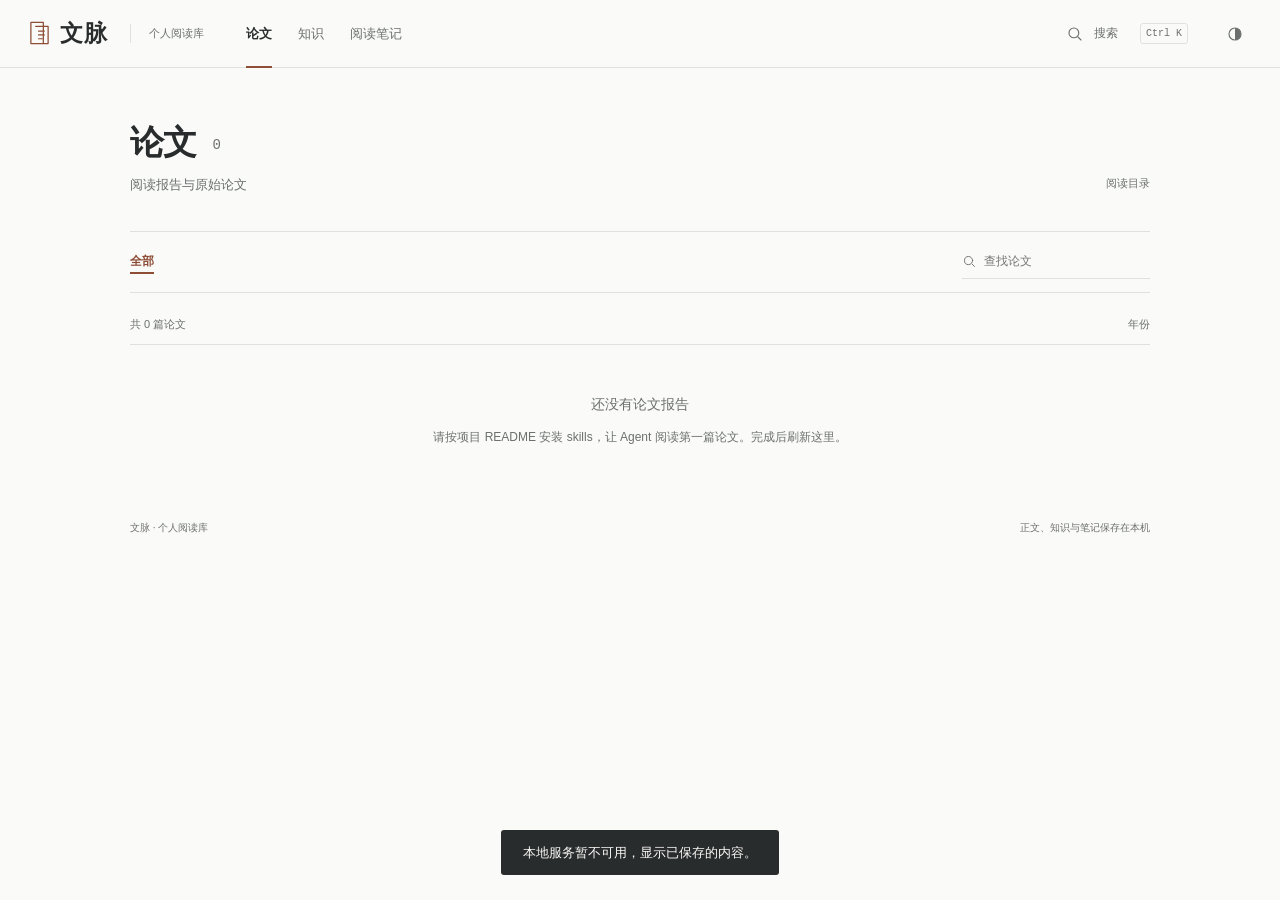
==== web/index.html @ df5721c2 "feat: prepare PaperThread for public release Package the local reading website and two agent skills " ====
<!doctype html>
<html lang="zh-CN">
<head>
  <meta charset="utf-8"><meta name="viewport" content="width=device-width, initial-scale=1">
  <meta name="color-scheme" content="light dark"><title>文脉 · PaperThread</title>
  <link rel="icon" href="favicon.svg" type="image/svg+xml">
  <link rel="stylesheet" href="vendor/katex/katex.min.css"><link rel="stylesheet" href="style.css?v=7"><link rel="stylesheet" href="reading.css?v=3">
  <script defer src="vendor/katex/katex.min.js"></script><script defer src="vendor/katex/contrib/auto-render.min.js"></script>
  <script defer src="bundle.js"></script><script defer src="interactions.js?v=6"></script><script defer src="app.js?v=8"></script>
</head>
<body>
<a class="skip" href="#main">跳到正文</a>
<header class="topbar"><a class="brand" href="#/library" aria-label="文脉，回到论文库"><svg class="brand-symbol" viewBox="0 0 24 28" aria-hidden="true"><path d="M3 3h13v22H3zM8 7h13v18H8"/><path d="M11 12h6M11 16h6M11 20h4"/></svg><span>文脉</span></a><span class="brand-caption">个人阅读库</span>
  <nav aria-label="主导航"><a href="#/library" id="nav-library">论文</a><a href="#/knowledge" id="nav-knowledge">知识</a><a href="#/notes" id="nav-notes">阅读笔记</a></nav>
  <button class="search-launch" id="search-launch" aria-label="搜索论文与知识"><svg viewBox="0 0 24 24" aria-hidden="true"><circle cx="10.5" cy="10.5" r="6.5"/><path d="m16 16 4 4"/></svg><span>搜索</span><kbd>⌘ K</kbd></button>
  <button class="icon-button" id="theme" aria-label="切换明暗主题" title="切换明暗主题"><svg viewBox="0 0 24 24" aria-hidden="true"><circle cx="12" cy="12" r="8"/><path d="M12 4a8 8 0 0 1 0 16Z" fill="currentColor" stroke="none"/></svg></button>
</header>
<main id="main" tabindex="-1"><div class="loading">正在打开书架…</div></main>
<div class="drawer-backdrop" id="drawer-backdrop" hidden></div>
<aside id="drawer" class="drawer" role="dialog" aria-modal="true" aria-label="知识介绍" hidden><header class="drawer-top"><button id="drawer-back" class="text-button" hidden>← 上一知识</button><span>随文知识</span><button id="drawer-close" class="icon-button" aria-label="关闭知识侧栏">✕</button></header><div id="drawer-body"></div></aside>
<dialog id="search-dialog"><form method="dialog" class="search-head"><label class="sr-only" for="search-input">搜索名称、别名或关键词</label><input id="search-input" placeholder="输入名称、别名或关键词…" autocomplete="off"><button aria-label="关闭搜索">Esc</button></form><div class="search-options"><label for="search-kind">搜索范围</label><select id="search-kind"><option value="">全部内容</option><option value="concept">知识介绍</option><option value="report">论文报告</option></select></div><div id="search-results"><p class="empty">可以搜索中文名、英文名、别名或关键词。</p></div></dialog>
<div id="toast" role="status" hidden></div>
</body></html>
---- web/style.css ----
/* The reading interface uses a quiet index, not a wall of cards. */
:root {
  --bg: #fafaf8;
  --paper: #ffffff;
  --ink: #292c2c;
  --muted: #6b706f;
  --line: #e0e2dd;
  --accent: #8d4d36;
  --soft: #f1f2ee;
  --warm: #8d4d36;
  --shadow: 0 12px 45px #25292215;
  --mono: 'SFMono-Regular', Consolas, 'Liberation Mono', monospace;
  --sans: -apple-system, BlinkMacSystemFont, 'PingFang SC', 'Microsoft Yahei', sans-serif;
}
body.dark {
  --bg: #1d2021;
  --paper: #242728;
  --ink: #e2e5e2;
  --muted: #adb3b0;
  --line: #3d4241;
  --accent: #e0a28b;
  --soft: #2b302f;
  --warm: #e0a28b;
  --shadow: 0 12px 45px #0004;
}
* { box-sizing: border-box; }
html { scroll-behavior: auto; scroll-padding-top: 96px; }
body { margin: 0; background: var(--bg); color: var(--ink); font: 15px/1.65 var(--sans); -webkit-font-smoothing: antialiased; }
a { color: var(--accent); text-decoration: none; }
button, input, textarea, select { font: inherit; color: inherit; }
button { cursor: pointer; background: transparent; border: 1px solid var(--line); border-radius: 3px; padding: 7px 13px; }
button:hover { background: var(--soft); }
button:focus-visible, a:focus-visible, input:focus-visible, textarea:focus-visible, select:focus-visible, summary:focus-visible { outline: 2px solid var(--accent); outline-offset: 3px; }
input, textarea, select { background: var(--paper); border: 1px solid var(--line); border-radius: 3px; padding: 10px 12px; }
textarea { width: 100%; min-height: 140px; resize: vertical; line-height: 1.8; }
button:disabled { opacity: .5; cursor: wait; }
[hidden] { display: none !important; }
svg { fill: none; stroke: currentColor; stroke-width: 1.5; stroke-linecap: round; stroke-linejoin: round; }
::selection { background: #dedfd4; color: #202524; }
body.dark ::selection { background: #4a5b56; color: #fff; }
.topbar { height: 68px; padding: 0 max(28px, calc((100vw - 1280px)/2)); display: flex; align-items: center; gap: 22px; position: sticky; top: 0; z-index: 30; background: var(--bg); border-bottom: 1px solid var(--line); }
.brand { display: flex; align-items: center; gap: 9px; color: var(--ink); font: 600 23px/1.3 'Songti SC', 'Noto Serif CJK SC', serif; letter-spacing: 1px; white-space: nowrap; }
.brand-symbol { width: 23px; height: 28px; color: var(--accent); stroke-width: 1.3; }
.brand-caption { font-size: 11px; color: var(--muted); padding-left: 18px; border-left: 1px solid var(--line); white-space: nowrap; }
.topbar nav { display: flex; align-self: stretch; align-items: stretch; gap: 26px; margin-left: 20px; }
.topbar nav a { display: flex; align-items: center; position: relative; color: var(--muted); font-size: 13px; white-space: nowrap; }
.topbar nav a.active { color: var(--ink); font-weight: 600; }
.topbar nav a.active::after { content: ''; height: 2px; background: var(--accent); position: absolute; bottom: -1px; left: 0; right: 0; }
.search-launch { margin-left: auto; display: flex; gap: 10px; align-items: center; border: 0; color: var(--muted); font-size: 12px; padding: 7px 8px; }
.search-launch svg, .icon-button svg { width: 18px; height: 18px; }
.search-launch kbd { font: 10px/1.5 var(--mono); border: 1px solid var(--line); padding: 2px 5px; border-radius: 3px; margin-left: 12px; }
.icon-button { display: flex; align-items: center; justify-content: center; width: 34px; height: 34px; padding: 6px; border: 0; color: var(--muted); font-size: 20px; flex-shrink: 0; }
.skip { position: absolute; left: 10px; top: -100px; z-index: 100; }
.skip:focus { top: 10px; background: var(--paper); padding: 10px; }
.shelf { max-width: 1100px; margin: auto; padding: 52px 40px 75px; }
.shelf-head { display: flex; justify-content: space-between; align-items: flex-end; gap: 24px; margin-bottom: 35px; }
.shelf h1 { font-size: 34px; line-height: 1.3; font-weight: 600; letter-spacing: -.7px; margin: 0 0 10px; }
.collection-count { font: 14px/1 var(--mono); color: var(--muted); margin-left: 16px; vertical-align: middle; letter-spacing: 0; }
.intro { color: var(--muted); margin: 0; font-size: 13px; }
.shelf-index { color: var(--muted); font-size: 11px; padding-bottom: 3px; }
.filterbar { display: flex; gap: 20px; flex-wrap: wrap; align-items: center; padding: 13px 0; border-top: 1px solid var(--line); border-bottom: 1px solid var(--line); }
.domain-filters { display: flex; flex-wrap: wrap; align-items: center; gap: 5px 17px; flex: 1 1 400px; }
.domain-filters button { padding: 5px 0; font-size: 12px; border: 0; border-radius: 0; color: var(--muted); }
.domain-filters button:hover { background: transparent; color: var(--ink); }
.domain-filters button.active { color: var(--accent); font-weight: 600; text-decoration: underline; text-underline-offset: 7px; text-decoration-thickness: 1.5px; }
.shelf-search { display: flex; align-items: center; gap: 7px; color: var(--muted); width: 188px; border-bottom: 1px solid var(--line); }
.shelf-search svg { width: 15px; height: 15px; flex-shrink: 0; }
.shelf-search input { min-width: 0; width: 100%; padding: 7px 0; border: 0; background: transparent; border-radius: 0; font-size: 12px; }
.collection-caption { display: flex; justify-content: space-between; margin: 22px 0 0; padding-bottom: 10px; font-size: 11px; color: var(--muted); border-bottom: 1px solid var(--line); }
.paper-row { display: grid; grid-template-columns: 44px minmax(0,1fr) 56px; gap: 20px; padding: 27px 0; color: var(--ink); border-bottom: 1px solid var(--line); }
.paper-row:hover { background: var(--soft); }
.row-number { font: 13px/2 var(--mono); color: var(--muted); padding-top: 2px; }
.paper-row h2 { font-size: 20px; font-weight: 600; line-height: 1.6; margin: 0 0 8px; letter-spacing: -.2px; }
.paper-row:hover h2 { text-decoration: underline; text-decoration-thickness: 1px; text-underline-offset: 5px; }
.paper-row .description { font-size: 13px; line-height: 1.85; color: var(--muted); margin: 0; max-width: 750px; display: -webkit-box; -webkit-line-clamp: 2; -webkit-box-orient: vertical; overflow: hidden; }
.row-meta { display: flex; gap: 0; flex-wrap: wrap; margin-top: 12px; font-size: 11px; color: var(--muted); }
.row-meta > span + span::before { content: '·'; display: inline-block; margin: 0 9px; color: var(--muted); }
.reader-mark { color: var(--accent); }
.row-end { display: flex; flex-direction: column; align-items: flex-end; justify-content: space-between; gap: 18px; padding: 3px 0; font: 12px/1.8 var(--mono); color: var(--muted); }
.row-arrow { font: 20px/1 var(--sans); color: var(--accent); }
.knowledge-group { display: grid; grid-template-columns: 130px minmax(0,1fr); gap: 32px; padding: 27px 0 10px; border-bottom: 1px solid var(--line); }
.knowledge-group > header { padding-top: 3px; }
.knowledge-group > header h2 { font-size: 13px; font-weight: 600; margin: 0 0 7px; }
.knowledge-group > header > span { font: 11px var(--mono); color: var(--muted); }
.concept-entries { display: grid; grid-template-columns: repeat(2,minmax(0,1fr)); gap: 0 34px; }
.concept-entry { display: block; color: var(--ink); min-width: 0; padding: 0 0 24px; }
.concept-entry:only-child { grid-column: 1 / -1; max-width: 720px; }
.concept-entry h3 { font-size: 16px; font-weight: 600; line-height: 1.6; margin: 0 0 8px; }
.concept-entry h3 > span { color: var(--accent); font-size: 14px; margin-left: 7px; }
.concept-entry:hover h3 { text-decoration: underline; text-underline-offset: 4px; text-decoration-thickness: 1px; }
.concept-entry p { font-size: 12px; color: var(--muted); margin: 0; line-height: 1.9; }
.aliases { font-size: 10px; color: var(--muted); margin-top: 11px; overflow-wrap: anywhere; }
.footline { display: flex; justify-content: space-between; gap: 15px; padding-top: 24px; color: var(--muted); font-size: 10px; }
.page-shell { max-width: 1220px; margin: auto; display: grid; grid-template-columns: 204px minmax(0,1fr); gap: 62px; padding: 42px 38px 100px; }
.toc { align-self: start; position: sticky; top: 104px; max-height: calc(100vh - 128px); overflow: auto; scrollbar-width: thin; }
.back-link { display: block; color: var(--muted); font-size: 12px; margin-bottom: 32px; }
.back-link:hover { color: var(--accent); }
.toc-label { display: flex; justify-content: space-between; margin: 0 0 15px; padding: 0 10px 10px 0; border-bottom: 1px solid var(--line); color: var(--muted); font-size: 11px; }
.toc-label > span { color: var(--muted); }
.section-link { display: flex; align-items: baseline; gap: 10px; padding: 9px 12px 9px 0; color: var(--muted); font-size: 12px; line-height: 1.65; }
.toc-number { flex-shrink: 0; color: var(--muted); font: 10px var(--mono); }
.section-link.active { color: var(--accent); }
.section-link.active .toc-number { color: var(--accent); }
.section-link:hover { color: var(--ink); }
.article { min-width: 0; max-width: 760px; }
.article-head { border-bottom: 1px solid var(--line); padding-bottom: 26px; margin-bottom: 43px; }
.eyebrow { color: var(--muted); font-size: 11px; font-weight: 500; }
.eyebrow-separator { color: var(--line); margin: 0 12px; }
.article h1 { font-size: 32px; font-weight: 600; line-height: 1.5; letter-spacing: -.5px; margin: 15px 0; }
.article .lead { font-size: 15px; line-height: 1.95; margin: 20px 0 24px; }
.paper-title { font-size: 12px; color: var(--muted); line-height: 1.85; margin: 8px 0; }
.meta-row { display: flex; gap: 8px 14px; flex-wrap: wrap; color: var(--muted); font-size: 11px; align-items: baseline; line-height: 1.8; }
.meta-row a { text-decoration: underline; text-underline-offset: 3px; }
.article-controls { display: flex; gap: 12px; margin-top: 22px; align-items: center; flex-wrap: wrap; }
.reading-state { display: flex; gap: 2px; align-items: center; }
.controls-label { color: var(--muted); font-size: 11px; margin-right: 8px; }
.article-controls button { font-size: 11px; padding: 5px 10px; }
.reading-state button { border-color: transparent; color: var(--muted); }
.article-controls button.selected { background: var(--soft); color: var(--ink); border-color: var(--line); }
.article-controls .print-button { margin-left: auto; border-color: transparent; color: var(--muted); }
.mobile-reading-nav { display: none; }
.prose { font-size: 16px; line-height: 1.95; overflow-wrap: anywhere; }
.prose section { margin-bottom: 48px; scroll-margin-top: 0; }
.section-number { display: block; font: 11px/1.5 var(--mono); color: var(--muted); margin-bottom: 9px; }
.prose h2 { font-size: 23px; font-weight: 600; line-height: 1.6; margin: 0 0 21px; letter-spacing: -.3px; }
.prose h3 { font-size: 17px; font-weight: 600; margin: 28px 0 12px; }
.prose h4 { font-size: 16px; margin: 22px 0 10px; }
.prose p { margin: 16px 0; }
.prose ul, .prose ol { padding-left: 25px; }
.prose li { margin: 8px 0; padding-left: 2px; }
.prose a[data-concept] { color: var(--heading); text-decoration: underline; text-decoration-color: #9baaa6; text-underline-offset: 4px; text-decoration-thickness: 1px; cursor: pointer; }
.prose a[data-concept]:hover { color: var(--accent); text-decoration-color: var(--accent); }
.prose a[data-concept]::after { content: '↗'; font-size: 10px; vertical-align: super; margin-left: 2px; }
.prose a[data-source] { font: 11px/1.5 var(--sans); margin-left: 5px; color: var(--muted); text-decoration: underline; text-underline-offset: 3px; }
.prose blockquote { margin: 24px 0; padding: 2px 20px; border-left: 2px solid var(--line); font-size: 15px; }
.prose figure { margin: 30px 0; padding: 14px; background: #fff; border: 1px solid var(--line); }
.prose img { display: block; max-width: 100%; height: auto; margin: auto; cursor: zoom-in; }
.prose figcaption { font: 12px/1.75 var(--sans); color: #59605c; border-top: 1px solid #e0e2dd; padding-top: 11px; margin-top: 14px; }
.prose table { width: 100%; border-collapse: collapse; font-size: 13px; line-height: 1.8; margin: 26px 0; display: block; overflow: auto; font-variant-numeric: tabular-nums; }
.prose th, .prose td { padding: 11px 13px; border-bottom: 1px solid var(--line); text-align: left; min-width: 76px; }
.prose th { border-top: 1px solid var(--line); background: var(--soft); font-weight: 500; }
.prose pre { overflow: auto; background: var(--soft); padding: 18px; border-radius: 3px; font: 12px/1.8 var(--mono); }
.prose code { font-family: var(--mono); font-size: .85em; background: var(--soft); padding: 2px 4px; border-radius: 2px; }
.prose details { border-top: 1px solid var(--line); border-bottom: 1px solid var(--line); margin: 24px 0; padding: 12px 0; }
.prose summary { cursor: pointer; font-size: 14px; }
.katex-display { overflow-x: auto; overflow-y: hidden; font-size: .94em; }
.sources { border-top: 1px solid var(--line); padding-top: 23px; margin: 36px 0; font-size: 12px; color: var(--muted); }
.sources h3 { font-size: 14px; font-weight: 600; color: var(--ink); margin: 0 0 15px; }
.sources ol, .sources ul { padding-left: 20px; }
.sources li { margin: 10px 0; overflow-wrap: anywhere; }
.sources a { color: var(--muted); text-decoration: underline; text-underline-offset: 3px; }
.coverage { font-size: 11px; color: var(--muted); line-height: 1.9; }
.notes-area { border-top: 1px solid var(--line); padding-top: 23px; }
.notes-area h2 { font-size: 18px; font-weight: 600; margin: 0 0 8px; }
.notes-area .hint { font-size: 12px; color: var(--muted); margin: 0 0 16px; }
.notes-area button { font-size: 12px; margin-top: 10px; }
.drawer-backdrop { position: fixed; inset: 0; background: #1c252224; z-index: 49; }
.drawer { position: fixed; right: 0; top: 0; bottom: 0; width: min(640px,100vw); background: var(--paper); border-left: 1px solid var(--line); box-shadow: -12px 0 40px #0000000e; z-index: 50; overflow: auto; overscroll-behavior: contain; }
.drawer-top { display: flex; align-items: center; justify-content: space-between; min-height: 68px; padding: 14px 25px; position: sticky; top: 0; background: var(--paper); border-bottom: 1px solid var(--line); z-index: 2; font-size: 11px; color: var(--muted); }
.drawer-top .text-button { font-size: 11px; }
.drawer #drawer-body { padding: 30px 38px 65px; }
.drawer h1 { font-size: 25px; font-weight: 600; line-height: 1.6; margin: 13px 0; }
.drawer .lead { font-size: 14px; line-height: 1.9; }
.drawer .prose { font-size: 15px; line-height: 1.95; padding-top: 25px; }
.drawer .prose h2 { font-size: 20px; }
.drawer .prose section { margin-bottom: 34px; }
.drawer .full-link { display: inline-block; text-decoration: underline; text-underline-offset: 4px; font-size: 12px; margin: 3px 0; }
.version-note { font-size: 12px; background: var(--soft); padding: 11px 14px; margin: 16px 0; }
.related { display: flex; flex-direction: column; gap: 10px; }
.related a { font-size: 12px; line-height: 1.75; }
.alias-form { display: flex; gap: 8px; margin: 15px 0; }
.alias-form input { min-width: 0; flex: 1; font-size: 12px; }
.alias-form button { font-size: 12px; }
.empty, .loading { color: var(--muted); padding: 48px 20px; text-align: center; }
.empty p { font-size: 14px; margin: 0 0 8px; }
.empty span { font-size: 12px; }
.note-card { border-bottom: 1px solid var(--line); padding: 26px 0; }
.note-card h2 { font-size: 18px; margin: 8px 0; }
.note-card h2 a { color: var(--ink); }
.note-card p { white-space: pre-wrap; font-size: 14px; }
.domain-label { font-size: 11px; color: var(--muted); }
.sr-only { position: absolute; width: 1px; height: 1px; overflow: hidden; clip: rect(0,0,0,0); }
dialog { width: min(720px,calc(100vw - 32px)); border: 1px solid var(--line); background: var(--paper); color: var(--ink); border-radius: 5px; padding: 0; box-shadow: var(--shadow); margin-top: 12vh; max-height: 75vh; }
dialog::backdrop { background: #1c25226b; }
.search-head { display: flex; padding: 17px; border-bottom: 1px solid var(--line); gap: 12px; }
.search-head input { flex: 1; border: 0; min-width: 0; font-size: 16px; background: transparent; }
.search-head button { font-size: 11px; padding: 3px 7px; align-self: center; }
.search-options { display: flex; align-items: center; gap: 12px; padding: 10px 24px; font-size: 12px; color: var(--muted); border-bottom: 1px solid var(--line); }
.search-options select { padding: 4px 8px; }
.search-result { display: block; padding: 18px 24px; border-bottom: 1px solid var(--line); color: var(--ink); }
.search-result:hover { background: var(--soft); }
.search-result h3 { margin: 0 0 5px; font-size: 16px; font-weight: 600; }
.search-result p { font-size: 12px; color: var(--muted); margin: 4px 0; }
.search-note { font-size: 11px; color: var(--muted); padding: 12px 24px; }
.text-button { border: 0; color: var(--accent); }
#toast { position: fixed; bottom: 25px; left: 50%; transform: translateX(-50%); background: var(--ink); color: var(--bg); padding: 12px 22px; border-radius: 3px; z-index: 120; font-size: 13px; max-width: 90vw; }
.image-dialog { width: min(1200px,95vw); margin-top: 3vh; max-height: 94vh; padding: 12px; }
.image-dialog img { width: 100%; height: auto; }
.image-dialog button { position: sticky; top: 0; background: var(--paper); float: right; }
@media (max-width: 1100px) {
  .brand-caption { display: none; }
  .page-shell { grid-template-columns: 176px minmax(0,1fr); gap: 36px; padding: 36px 30px 80px; }
  .article h1 { font-size: 29px; }
  .topbar nav { margin-left: 10px; }
}
@media (max-width: 760px) {
  html { scroll-padding-top: 120px; }
  .topbar { height: 60px; padding: 0 20px; gap: 14px; }
  .topbar nav { gap: 20px; margin-left: 8px; }
  .search-launch kbd { display: none; }
  .shelf { padding: 36px 24px 60px; }
  .shelf-head { margin-bottom: 27px; }
  .shelf h1 { font-size: 30px; }
  .filterbar { gap: 9px; }
  .domain-filters { flex-basis: 100%; }
  .shelf-search { width: 100%; border-bottom: 0; }
  .paper-row { grid-template-columns: 28px minmax(0,1fr) 40px; gap: 13px; padding: 23px 0; }
  .paper-row h2 { font-size: 18px; }
  .row-number { font-size: 11px; }
  .row-end { font-size: 11px; }
  .knowledge-group { grid-template-columns: 1fr; gap: 18px; }
  .knowledge-group > header { display: flex; gap: 12px; align-items: baseline; }
  .page-shell { display: block; padding: 23px 27px 65px; }
  .toc { display: none; }
  .article { margin: auto; }
  .mobile-reading-nav { display: flex; justify-content: space-between; align-items: flex-start; gap: 20px; margin: -10px 0 25px; padding: 10px 0; position: sticky; top: 60px; z-index: 3; background: var(--bg); border-bottom: 1px solid var(--line); }
  .mobile-reading-nav .back-link { margin: 0; }
  .mobile-toc { font-size: 12px; }
  .mobile-toc summary { cursor: pointer; list-style: none; color: var(--muted); }
  .mobile-toc summary::-webkit-details-marker { display: none; }
  .mobile-toc summary span { margin-left: 7px; }
  .mobile-toc nav { position: absolute; right: 0; top: 40px; width: min(370px,calc(100vw - 54px)); max-height: 65vh; overflow: auto; background: var(--paper); border: 1px solid var(--line); padding: 12px 20px; box-shadow: var(--shadow); }
  .article h1 { font-size: 27px; }
  .article-head { margin-bottom: 34px; }
  .prose h2 { font-size: 22px; }
  .prose section { margin-bottom: 38px; }
  .drawer #drawer-body { padding: 27px 30px 60px; }
  .drawer-top { min-height: 60px; }
}
@media (max-width: 480px) {
  .topbar { padding: 0 16px; gap: 8px; }
  .brand { font-size: 21px; gap: 6px; }
  .brand-symbol { width: 19px; height: 24px; }
  .topbar nav { gap: 17px; margin-left: 13px; }
  .topbar nav a { font-size: 12px; }
  .search-launch { padding: 6px; }
  .search-launch > span { display: none; }
  .icon-button { width: 30px; height: 30px; }
  .shelf { padding: 30px 20px 50px; }
  .shelf-index { display: none; }
  .report-shelf .collection-caption > span:last-child { display: none; }
  .paper-row { grid-template-columns: 23px minmax(0,1fr); gap: 10px; }
  .row-end { grid-column: 2; flex-direction: row; justify-content: space-between; padding: 0; }
  .paper-row .description { font-size: 12px; }
  .row-meta { font-size: 10px; margin-top: 10px; }
  .concept-entries { grid-template-columns: 1fr; }
  .concept-entry { padding-bottom: 23px; }
  .footline { flex-direction: column; gap: 5px; }
  .page-shell { padding: 23px 21px 60px; }
  .article h1 { font-size: 25px; }
  .article-controls .print-button { margin-left: 0; }
  .prose { font-size: 15px; line-height: 1.95; }
  .prose h2 { font-size: 21px; }
  .prose th, .prose td { padding: 9px 10px; }
  .prose figure { padding: 8px; }
  .drawer #drawer-body { padding: 24px 22px 60px; }
  .drawer h1 { font-size: 23px; }
  .drawer .prose { font-size: 15px; }
  .katex-display { font-size: .87em; }
}
@media (prefers-reduced-motion: reduce) {
  html { scroll-behavior: auto; }
  * { transition: none !important; }
}
@media print {
  .topbar, .toc, .mobile-reading-nav, .article-controls, .drawer, .drawer-backdrop, .notes-area, dialog, #toast { display: none !important; }
  .page-shell { display: block; padding: 0; }
  .article { max-width: none; }
  .prose details > * { display: block !important; }
  .prose figure, .prose table { break-inside: avoid; }
  .prose a { color: inherit; }
  .prose section { margin-bottom: 25px; }
  .article h1 { font-size: 28px; }
  body { background: white; color: black; }
}

/* Existing teaching widgets. */
.demo{margin:25px 0;background:var(--soft);border:1px solid var(--line);padding:23px;border-radius:6px;font-size:13px}.demo .demo-label{font-size:10px;letter-spacing:1.5px;color:var(--muted)}.demo input[type=range]{width:100%;accent-color:var(--accent);padding:0;margin:16px 0}.demo-output{font-size:14px;line-height:1.9}.demo-bars{display:flex;align-items:end;gap:4px;height:110px;margin:18px 0 8px}.demo-bar{background:var(--accent);min-width:0;flex:1;border-radius:3px 3px 0 0;transition:height .15s}.demo-bar.alt{background:var(--warm)}.demo-caption{display:flex;justify-content:space-around;font-size:11px;color:var(--muted)}.demo-flow{display:flex;align-items:center;gap:8px;margin:20px 0;flex-wrap:wrap}.demo-node{padding:9px 12px;border:1px solid var(--line);border-radius:4px;background:var(--paper)}.demo-node.on{border-color:var(--accent);box-shadow:inset 0 -3px var(--accent)}

.interactive{border:1px solid var(--line);background:var(--paper);border-radius:9px;padding:24px;margin:28px 0;font-size:14px;line-height:1.85;box-shadow:0 3px 15px #20372605}.interactive h3{margin:5px 0 10px}.interactive-kicker{color:var(--warm);font-size:11px;letter-spacing:.6px}.interaction-question{color:var(--muted)}.interaction-controls{display:flex;gap:16px;flex-wrap:wrap;margin:20px 0}.interaction-controls label{flex:1 1 230px;display:flex;flex-direction:column;gap:7px;font-size:13px}.interaction-controls input[type=range]{width:100%;accent-color:var(--accent);padding:0}.interaction-controls select{max-width:100%;padding:8px;background:var(--paper);border:1px solid var(--line);border-radius:5px}.step-nav{display:flex;gap:7px;flex-wrap:wrap}.step-nav button{text-align:left;font-size:12px;padding:8px 10px}.step-nav button span{display:inline-block;margin-right:7px;color:var(--muted)}.step-nav button[aria-pressed=true]{background:var(--accent);border-color:var(--accent);color:var(--paper)}.step-nav button[aria-pressed=true] span{color:inherit}.state-grid{display:grid;grid-template-columns:repeat(3,minmax(0,1fr));gap:10px;margin:18px 0}.state-cell{border:1px solid var(--line);padding:12px;border-radius:5px}.state-cell span{display:block;font-size:11px;color:var(--muted)}.state-cell b{font-size:13px;font-weight:500;display:block;margin-top:5px}.state-cell.active{background:var(--soft);border-color:var(--accent);border-left:4px solid var(--accent)}.trace-state h4{font-size:17px;margin:15px 0}.trace-explanation{display:grid;grid-template-columns:112px minmax(0,1fr);gap:9px;margin:16px 0}.trace-explanation dt{color:var(--accent);font-size:12px}.trace-explanation dd{margin:0;font-size:13px}.number-strip{display:grid;grid-template-columns:repeat(3,minmax(0,1fr));gap:10px;margin:20px 0}.number-strip span{background:var(--soft);padding:12px;font-size:11px}.number-strip b{display:block;font:25px/1.5 Georgia,serif;color:var(--accent)}.decision{border-left:3px solid var(--warm);padding:10px 15px;background:var(--soft)}.interaction-note{font-size:12px;color:var(--muted)}.interaction-reset{font-size:12px;margin-top:12px}.interactive table{font-size:12px;margin:16px 0}.interactive caption{font-size:12px;text-align:left;color:var(--muted);padding:8px}.interactive th,.interactive td{padding:7px 9px;min-width:48px}.interactive-fallback{border-top:1px dashed var(--line);padding-top:10px}.enhanced .interactive-fallback{display:none}.trace-all{font-size:12px}.trace-all .state-grid{display:none}.bound-line{display:flex;justify-content:space-between;gap:10px;border-top:2px solid var(--accent);padding-top:8px;flex-wrap:wrap;font-size:12px}
@media(max-width:700px){.interactive{padding:16px;margin:22px -4px}.state-grid{grid-template-columns:1fr}.trace-explanation{grid-template-columns:1fr;gap:3px}.trace-explanation dd{margin-bottom:10px}.number-strip{gap:5px}.number-strip span{padding:7px}.number-strip b{font-size:21px}.step-nav button{font-size:11px}.bound-line{display:block}.bound-line>*{margin-right:10px}}
@media print{.interactive-ui{display:none!important}.enhanced .interactive-fallback{display:block}.interactive{box-shadow:none;border:1px solid #aaa;padding:12px;break-inside:avoid}}
---- web/reading.css ----
/* Semantic reading hierarchy, shared by reports, knowledge pages and drawers. */
:root {
  --ink: #292c2c;
  --muted: #6b706f;
  --heading: #304f55;
  --subheading: #3d6280;
  --emphasis: #34614f;
  --formula: #66517e;
  --explanation: #53646b;
  --note-bg: #f1f5f7;
  --error: #972f2d;
  --error-bg: #fcf2ee;
  --caution: #845318;
  --caution-bg: #faf6ed;
  --warm: #935b33;
}
body.dark {
  --ink: #e0e7e2;
  --muted: #acbdb2;
  --heading: #9ed8c8;
  --subheading: #accdf5;
  --emphasis: #aad8bd;
  --formula: #d0c3fa;
  --explanation: #b5cce1;
  --note-bg: #253644;
  --error: #ffb5aa;
  --error-bg: #3c2b29;
  --caution: #f0ca8a;
  --caution-bg: #383326;
  --warm: #e0b184;
}
.article h1, .drawer h1 { color: var(--ink); }
.prose h2 { color: var(--heading); }
.prose h3, .prose h4 { color: var(--subheading); }
.article .lead, .drawer .lead { color: var(--explanation); }
.prose strong, .prose b { color: var(--emphasis); }
.prose em { color: var(--explanation); }
.prose li::marker { color: var(--subheading); font-weight: 600; }
.prose th { color: var(--heading); }
.prose td:first-child { color: var(--subheading); font-weight: 500; }
.prose code, .prose .katex { color: var(--formula); }
.prose .katex-display {
  background: transparent;
  border-left: 1px solid var(--line);
  padding: 12px;
}
.prose blockquote { color: var(--explanation); }
.prose summary { color: var(--subheading); font-weight: 500; }
.reading-note {
  --note-color: var(--subheading);
  margin: 25px 0;
  padding: 17px 20px;
  background: var(--note-bg);
  border: 0;
  border-left: 2px solid var(--note-color);
  border-radius: 0;
  font-size: .95em;
}
.reading-note[data-note="conclusion"] { --note-color: var(--emphasis); background: var(--soft); }
.reading-note[data-note="error"] { --note-color: var(--error); background: var(--error-bg); }
.reading-note[data-note="uncertain"], .reading-note[data-note="scope"] {
  --note-color: var(--caution);
  background: var(--caution-bg);
}
.prose .reading-note > h3 { color: var(--note-color); font-size: 17px; line-height: 1.7; margin: 0 0 10px; }
.reading-note p:first-of-type { margin-top: 8px; }
.reading-note p:last-child { margin-bottom: 0; }
.prose .reading-note strong { color: var(--note-color); }
.prose .reading-note .katex-display { margin: 15px 0; }
@media (max-width: 700px) {
  .reading-note { padding: 14px 16px; }
  .prose .katex-display { padding: 10px 7px; }
}
@media print {
  :root, body.dark {
    --bg: #fff; --accent: #222; --warm: #444; --line: #bbb;
    --ink: #111; --heading: #111; --subheading: #222; --emphasis: #111;
    --formula: #222; --explanation: #333; --muted: #444;
    --paper: #fff; --soft: #fff; --note-bg: #fff;
    --error: #111; --error-bg: #fff; --caution: #222; --caution-bg: #fff;
  }
  .reading-note { border-color: #777; box-shadow: none; }
  .prose .katex-display { border-color: #777; }
}
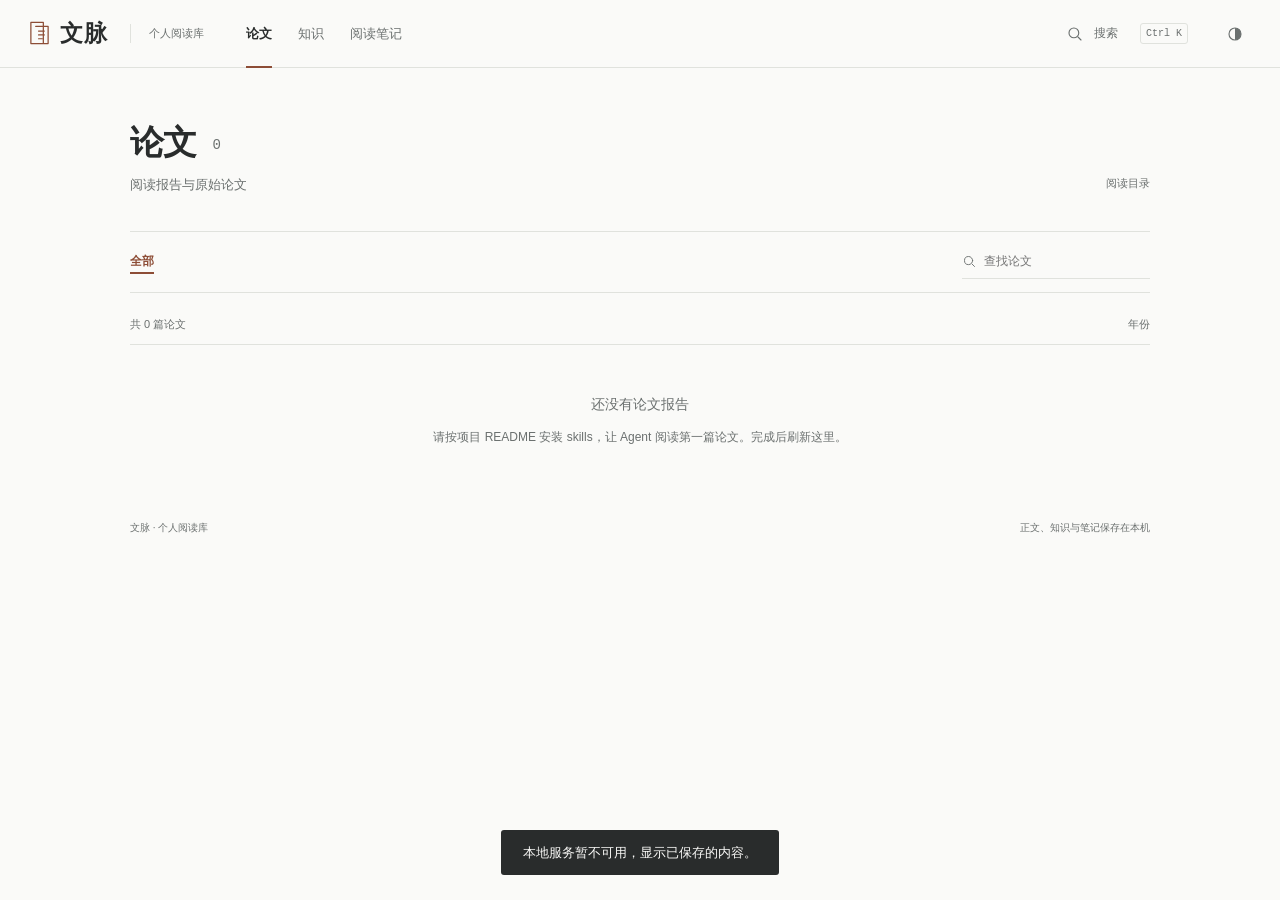
==== commit d6e9eca5: "feat(reader): deepen paper explanations with worked mechanisms" ====
--- a/web/index.html
+++ b/web/index.html
@@ -4,9 +4,9 @@
   <meta charset="utf-8"><meta name="viewport" content="width=device-width, initial-scale=1">
   <meta name="color-scheme" content="light dark"><title>文脉 · PaperThread</title>
   <link rel="icon" href="favicon.svg" type="image/svg+xml">
-  <link rel="stylesheet" href="vendor/katex/katex.min.css"><link rel="stylesheet" href="style.css?v=7"><link rel="stylesheet" href="reading.css?v=3">
+  <link rel="stylesheet" href="vendor/katex/katex.min.css"><link rel="stylesheet" href="style.css?v=7"><link rel="stylesheet" href="reading.css?v=4">
   <script defer src="vendor/katex/katex.min.js"></script><script defer src="vendor/katex/contrib/auto-render.min.js"></script>
-  <script defer src="bundle.js"></script><script defer src="interactions.js?v=6"></script><script defer src="app.js?v=8"></script>
+  <script defer src="bundle.js"></script><script defer src="interactions.js?v=7"></script><script defer src="app.js?v=8"></script>
 </head>
 <body>
 <a class="skip" href="#main">跳到正文</a>
--- a/web/reading.css
+++ b/web/reading.css
@@ -67,6 +67,43 @@
 .reading-note p:last-child { margin-bottom: 0; }
 .prose .reading-note strong { color: var(--note-color); }
 .prose .reading-note .katex-display { margin: 15px 0; }
+/* Provenance labels describe attribution, independently of correctness notes. */
+.evidence-tag { font: 500 .78em/1.6 var(--sans); white-space: nowrap; }
+.evidence-tag[data-evidence="source"] { color: var(--subheading); }
+.evidence-tag[data-evidence="inference"] { color: var(--formula); }
+.evidence-tag[data-evidence="hypothesis"] { color: var(--caution); }
+.role-input, .prose .role-input .katex { color: var(--subheading); }
+.role-transform, .prose .role-transform .katex { color: var(--emphasis); }
+.role-prediction, .prose .role-prediction .katex { color: var(--formula); }
+.role-objective, .prose .role-objective .katex { color: var(--warm); }
+.research-note { margin: 24px 0; padding: 12px 18px; border-left: 2px solid var(--subheading); background: var(--soft); font-size: .94em; }
+.research-note p:first-child { margin-top: 0; }
+.research-note p:last-child { margin-bottom: 0; }
+/* A figure, followed by a quiet control. Labels and line styles duplicate color. */
+.interactive:has(.mechanism-ui) { border: 0; border-block: 1px solid var(--line); border-radius: 0; box-shadow: none; padding: 22px 0; background: transparent; }
+.mechanism-plot { max-width: 100%; overflow-x: auto; }
+.mechanism-plot svg { display: block; width: 100%; min-width: 440px; max-width: 760px; }
+.mechanism-plot text { fill: var(--ink); stroke: none; font: 15px var(--sans); font-variant-numeric: tabular-nums; }
+.plot-axis { stroke: var(--muted); fill: none; }
+.plot-grid { stroke: var(--line); fill: none; stroke-dasharray: 2 5; }
+.plot-zero { stroke: var(--muted); opacity: .5; }
+.plot-loss { fill: none; stroke: var(--warm); stroke-width: 2.2; stroke-dasharray: 7 5; }
+.plot-objective { fill: none; stroke: var(--emphasis); stroke-width: 2.5; }
+.plot-guide { fill: none; stroke: var(--muted); stroke-dasharray: 3 5; }
+.plot-selected { fill: var(--emphasis); stroke: var(--paper); stroke-width: 1.5; }
+.plot-legend { display: flex; flex-wrap: wrap; gap: 5px 20px; font-size: 13px; margin: 0 0 20px; }
+.feature-track { margin: 18px 12px 10px; font-size: 14px; }
+.feature-axis { position: relative; margin-top: 14px; height: 2px; background: var(--line); }
+.feature-origin, .feature-chosen { position: absolute; width: 12px; height: 12px; border-radius: 50%; top: -5px; transform: translateX(-50%); }
+.feature-origin { border: 2px solid var(--subheading); background: var(--paper); }
+.feature-chosen { background: var(--emphasis); border: 2px solid var(--paper); }
+.feature-ends { display: flex; justify-content: space-between; color: var(--muted); font-size: 13px; padding-top: 6px; }
+.mechanism-readout { font-variant-numeric: tabular-nums; min-height: 4em; }
+.mechanism-ui .interaction-controls { margin: 12px 0 0; }
+.mechanism-ui .mechanism-control { flex-direction: row; flex-wrap: wrap; align-items: center; flex: 0 1 520px; gap: 14px; font-size: 15px; }
+.mechanism-control input[type=range] { flex: 1 1 140px; width: auto; min-width: 100px; }
+.mechanism-control output { min-width: 3em; font-variant-numeric: tabular-nums; }
+.mechanism-ui .interaction-reset { border: 0; background: transparent; padding: 4px 0; text-decoration: underline; text-underline-offset: 4px; color: var(--muted); }
 @media (max-width: 700px) {
   .reading-note { padding: 14px 16px; }
   .prose .katex-display { padding: 10px 7px; }
